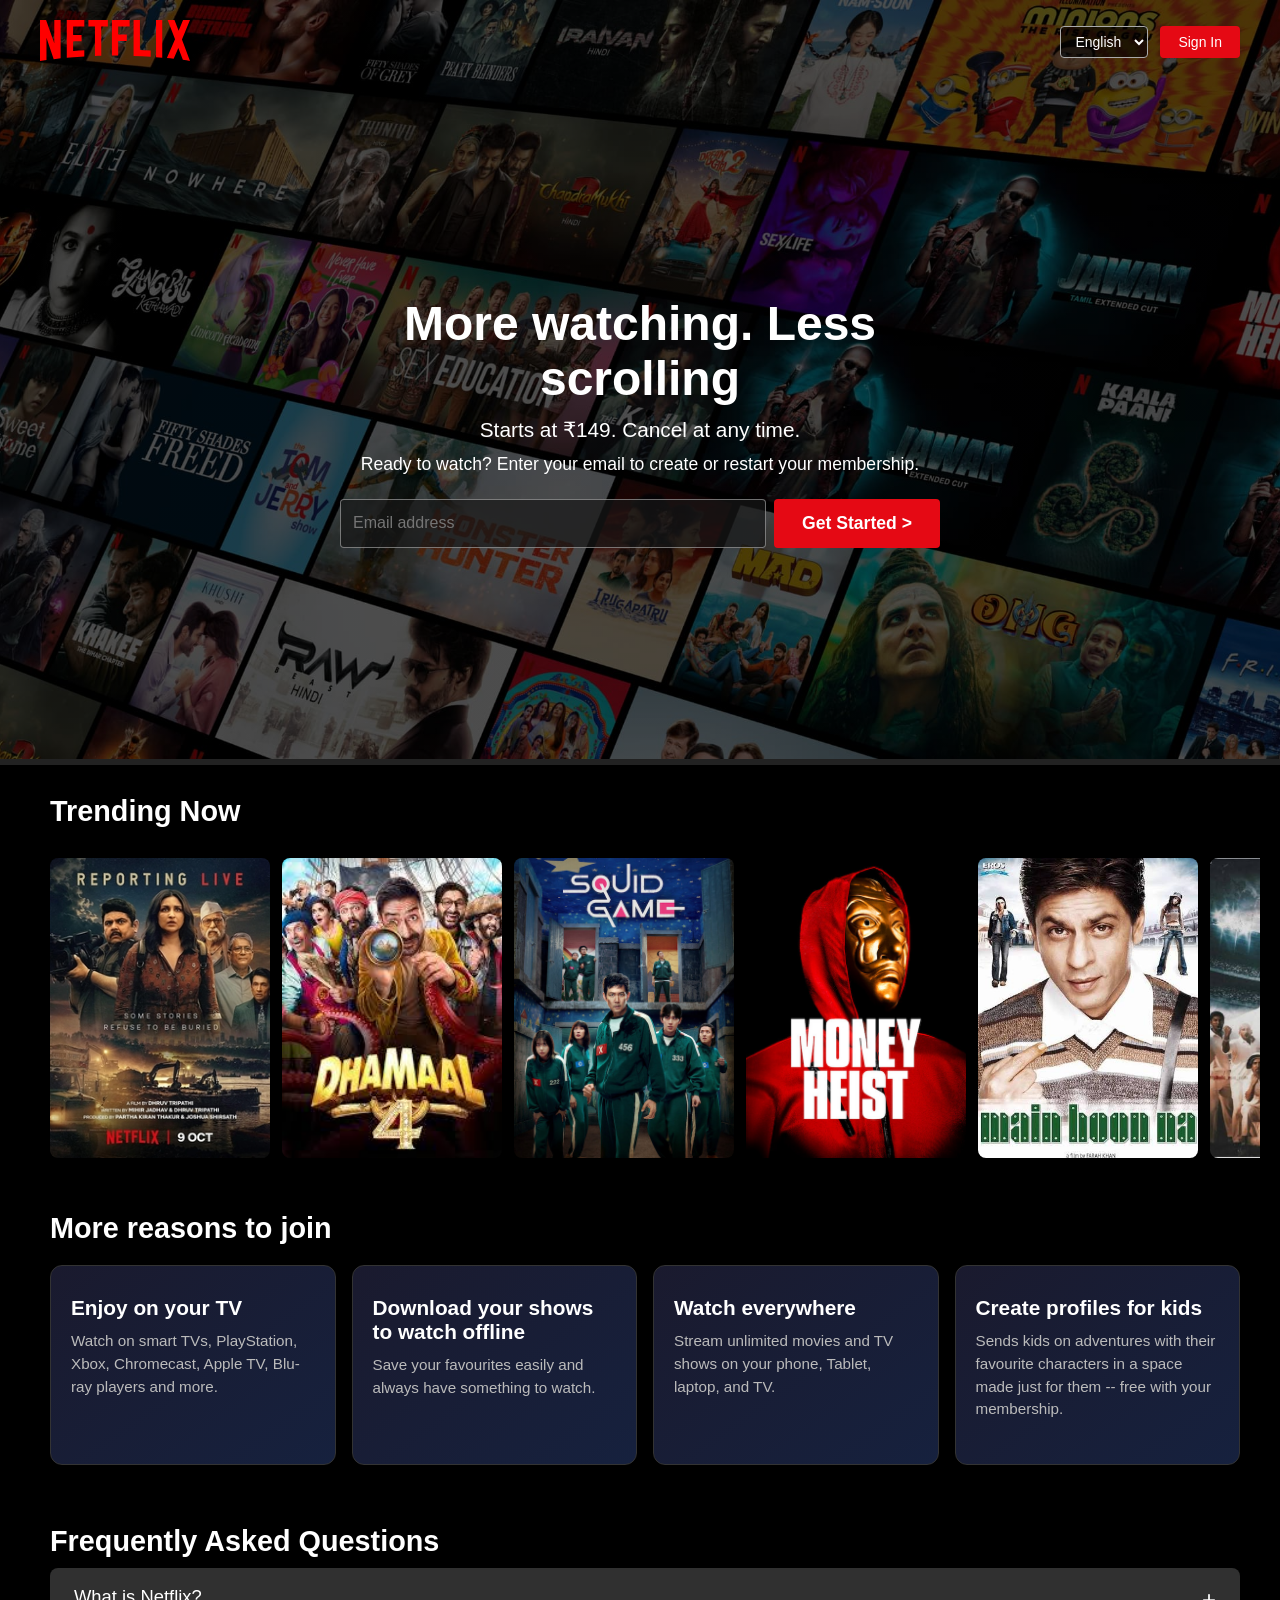
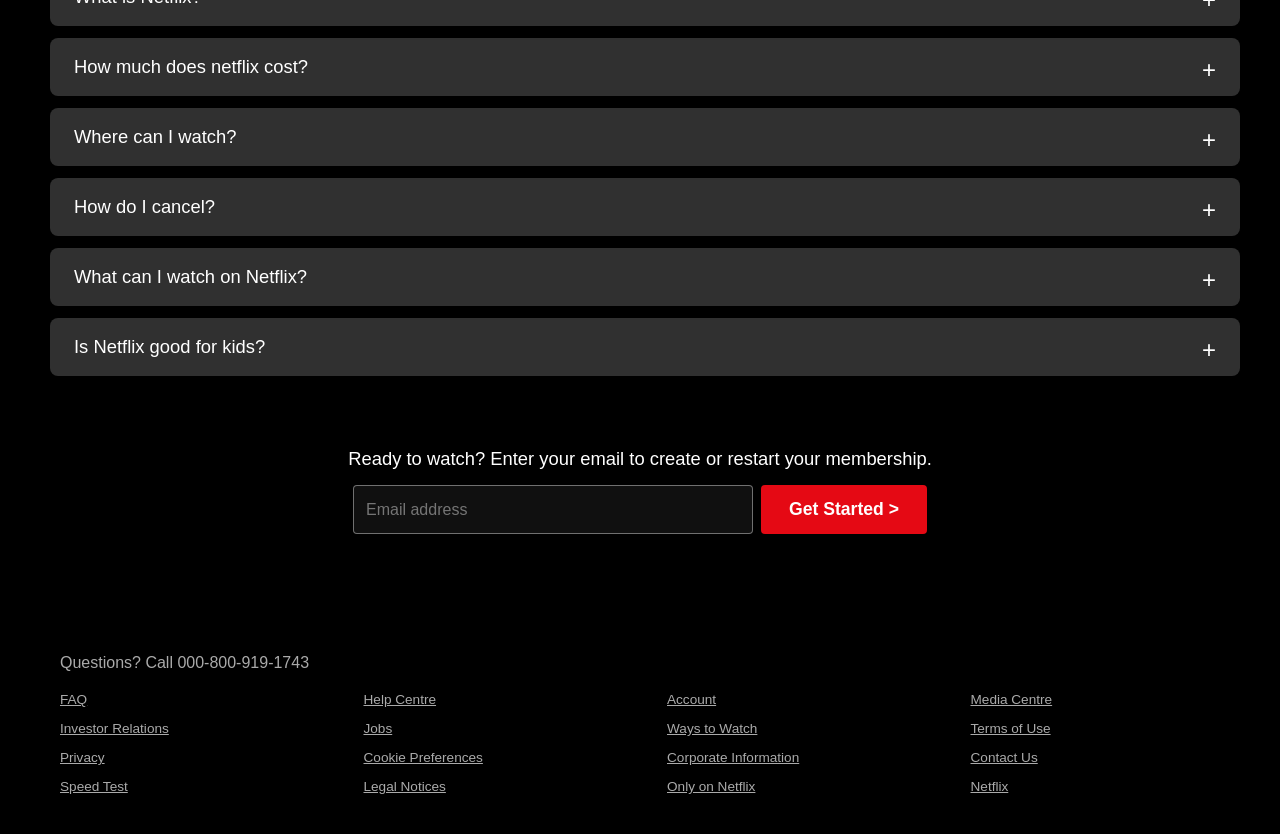
==== index.html @ cc9bb597 "Netflix-Clone" ====
<!DOCTYPE html>
<html lang="en">
<head>
    <meta charset="UTF-8">
    <meta name="viewport" content="width=device-width, initial-scale=1.0">
    <link rel="stylesheet" href="css/style.css">
    <title>Netflix Clone</title>
</head>
<body>
    <header>
        <nav class="navbar">
            <div class="logo">
                <img src="css/img/logo.svg" alt="Netflix Logo">
            </div>

            <div class="nav-right">
                <select class="language-select">
                    <option>English</option>
                    <option>हिंदी</option>
                </select>
                <a href="signin.html" class="login-btn">Sign In</a>
            </div>
        </nav>

        <div class="hero-section">
            <div class="hero-content">
                <h1>More watching. Less<br>scrolling</h1>
                <h5>Starts at ₹149. Cancel at any time.</h5>
                <p>Ready to watch? Enter your email to create or restart your membership.</p>
            </div>
            <div class="hero-form">
                <form action="">
                    <input type="email" placeholder="Email address">
                    <button type="submit">Get Started &gt;</button>
                </form>
            </div>
        </div>
    </header>


    <main class="main-section">
        <h2>Trending Now</h2>
        <div class="main-content">
            <ul class="main-list">
                <li><img id="t1" src="css/img/t1.jpg" alt=""></li>
                <li><img id="t2" src="css/img/t5.jpeg" alt=""></li>
                <li><img id="t3" src="css/img/t4.jpg" alt=""></li>
                <li><img id="t4" src="css/img/t6.jpg" alt=""></li>
                <li><img id="t5" src="css/img/images.jpeg" alt=""></li>
                <li><img id="t6" src="css/img/images-2.jpeg" alt=""></li>
                <li><img id="t7" src="css/img/t7.jpeg" alt=""></li>

            </ul>
        </div>

        <h2>More reasons to join</h2>
        <div class="container">
            <div class="box">
                <h2>Enjoy on your TV</h2>
                <p>Watch on smart TVs, PlayStation,
                    Xbox, Chromecast, Apple TV, Blu-
                    ray players and more.
                </p>
            </div>

            <div class="box">
                <h2>Download your shows
                    to watch offline
                </h2>
                <p>Save your favourites easily and always have something to watch.</p>
            </div>
            <div class="box">
                <h2>Watch everywhere</h2>
                <p>Stream unlimited movies and TV shows on your phone, Tablet, laptop, and TV.</p>
            </div>
            <div class="box">
                <h2>Create profiles for kids</h2>
                <p>Sends kids on adventures with their favourite characters in a space made just for them -- free with your membership.</p>
            </div>
        </div>


        <div class="container-1">
            <h2>Frequently Asked Questions</h2>
            <div class="box-1">
                <details class="content">
                    <summary>What is Netflix?</summary>
                    <p>Netflix is a streaming service that offers a wide variety of award-winning TV shows, movies, anime, documentaries and more – on thousands of internet-connected devices.

You can watch as much as you want, whenever you want, without a single ad – all for one low monthly price. There's always something new to discover, and new TV shows and movies are added every week!</p>
                </details>
            </div>

            <div class="box-1">
                <details class="content">
                    <summary>How much does netflix cost?</summary>
                    <p>Watch Netflix on your smartphone, tablet, Smart TV, laptop, or streaming device, all for one fixed monthly fee. Plans range from ₹149 to ₹649/month.</p>
                </details>
            </div>

            <div class="box-1">
                <details class="content">
                    <summary>Where can I watch?</summary>
                    <p>Watch anywhere, anytime. Sign in with your Netflix account to watch instantly on the web at netflix.com from your personal computer or on any internet-connected device that offers the Netflix app, including smart TVs, smartphones, tablets, streaming media players and game consoles.

You can also download your favourite shows with the iOS or Android app. Use downloads to watch while you're on the go and without an internet connection. Take Netflix with you anywhere.</p>
                </details>
            </div>

            <div class="box-1">
                <details class="content">
                    <summary>How do I cancel?</summary>
                    <p>Netflix is flexible. You can easily cancel your account online in two clicks. There are no cancellation fees – start or stop your account anytime.</p>
                </details>
            </div>

            <div class="box-1">
                <details class="content">
                    <summary>What can I watch on Netflix?</summary>
                    <p>Netflix has an extensive library of feature films, documentaries, shows, anime, award-winning Netflix originals, and more. Watch as much as you want, anytime you want.</p>
                </details>
            </div>

            <div class="box-1">
                <details class="content">
                    <summary>Is Netflix good for kids?</summary>
                    <p>The Netflix Kids experience is included in your membership to give parents control while kids enjoy family-friendly TV shows and films in their own space.

Kids profiles come with PIN-protected parental controls that let you restrict the maturity rating of content kids can watch and block specific titles you don't want kids to see.</p>
                </details>
            </div>
        </div>


        <div class="content-3">
            <p>Ready to watch? Enter your email to create or restart your membership.</p>
        </div>

        <div class="form-2">
            <form action="">
                <input type="email" placeholder="Email address">
                <button type="submit">Get Started &gt;</button>
            </form>
        </div>

    </main>



    <footer>
        <h4>Questions? Call 000-800-919-1743</h4>

        <div class="footer-1">
            <a href="#">FAQ</a>
            <a href="#">Help Centre</a>
            <a href="#">Account</a>
            <a href="#">Media Centre</a>

            <a href="#">Investor Relations</a>
            <a href="#">Jobs</a>
            <a href="#">Ways to Watch</a>
            <a href="#">Terms of Use</a>

            <a href="#">Privacy</a>
            <a href="#">Cookie Preferences</a>
            <a href="#">Corporate Information</a>
            <a href="#">Contact Us</a>

            <a href="#">Speed Test</a>
            <a href="#">Legal Notices</a>
            <a href="#">Only on Netflix</a>
            <a href="#">Netflix</a>
        </div>
    </footer>

</body>
</html>
---- css/style.css ----
* {
    margin: 0;
    padding: 0;
    box-sizing: border-box;
}

body {
    font-family: "Helvetica Neue", Helvetica, Arial, sans-serif;
    color: #fff;
    background-color: #000;
}

html {
    scroll-behavior: smooth;
}

/* ========== HEADER / HERO ========== */
header {
    background-image: linear-gradient(rgba(0,0,0,0.6), rgba(0,0,0,0.6)), url('img/bg.jpg');
    min-height: 85vh;
    background-position: center center;
    background-size: cover;
    border-bottom: 6px solid #222;
    display: flex;
    flex-direction: column;
}

/* --- Navbar --- */
.navbar {
    display: flex;
    justify-content: space-between;
    align-items: center;
    padding: 20px 40px;
}

.logo img {
    width: 150px;
    height: auto;
}

.nav-right {
    display: flex;
    align-items: center;
    gap: 12px;
}

.language-select {
    padding: 6px 10px;
    font-size: 14px;
    border-radius: 4px;
    border: 1px solid #aaa;
    background-color: rgba(0, 0, 0, 0.6);
    color: #fff;
}

.login-btn {
    display: inline-block;
    padding: 8px 18px;
    font-size: 14px;
    color: #fff;
    background-color: #e50914;
    border-radius: 4px;
    border: none;
    cursor: pointer;
    text-decoration: none;
    transition: background-color 0.3s ease-in-out;
}

.login-btn:hover {
    background-color: #f40612;
}

/* --- Hero Section --- */
.hero-section {
    flex: 1;
    display: flex;
    flex-direction: column;
    align-items: center;
    justify-content: center;
    text-align: center;
    padding: 40px 20px;
}

.hero-content {
    max-width: 700px;
    width: 100%;
}

.hero-content h1 {
    font-size: 3rem;
    margin-bottom: 12px;
    line-height: 1.15;
}

.hero-content h5 {
    font-size: 1.3rem;
    font-weight: 400;
    margin-bottom: 12px;
}

.hero-content p {
    font-size: 1.1rem;
    margin-bottom: 24px;
}

.hero-form {
    width: 100%;
    max-width: 600px;
}

.hero-form form {
    display: flex;
    gap: 8px;
    justify-content: center;
    flex-wrap: wrap;
}

.hero-form input {
    flex: 1 1 280px;
    padding: 14px 12px;
    border: 1px solid rgba(255, 255, 255, 0.4);
    font-size: 1rem;
    background-color: rgba(23, 23, 23, 0.7);
    border-radius: 4px;
    color: #fff;
}

.hero-form button {
    padding: 14px 28px;
    font-size: 1.1rem;
    font-weight: 600;
    background-color: #e50914;
    color: #fff;
    border: none;
    cursor: pointer;
    border-radius: 4px;
    white-space: nowrap;
}

.hero-form button:hover {
    background-color: #f40612;
}

/* ========== MAIN SECTION ========== */
.main-section {
    background-color: #000;
    padding-bottom: 40px;
}

.main-section > h2 {
    color: #fff;
    font-size: 1.8rem;
    padding: 30px 20px 10px 20px;
    margin-left: 30px;
}

/* --- Trending row --- */
.main-content {
    padding: 0 20px;
    margin-left: 30px;
}

.main-list {
    display: flex;
    overflow-x: auto;
    gap: 12px;
    list-style: none;
    padding: 20px 0;
}

.main-list li {
    flex: 0 0 auto;
}

.main-list img {
    width: 220px;
    height: 300px;
    object-fit: cover;
    border-radius: 8px;
    transition: transform 0.3s ease-in-out;
}

.main-list img:hover {
    transform: scale(1.08);
}

/* --- More reasons to join --- */
.container {
    display: flex;
    flex-wrap: wrap;
    gap: 16px;
    padding: 10px 20px 30px 20px;
    margin-left: 30px;
    margin-right: 20px;
}

.box {
    flex: 1 1 220px;
    min-height: 200px;
    background: linear-gradient(145deg, #1a1a2e, #16213e);
    border: 1px solid #333;
    border-radius: 12px;
    padding: 30px 20px;
    text-align: left;
    transition: transform 0.3s ease-in-out;
}

.box:hover {
    transform: scale(1.04);
}

.box h2 {
    font-size: 1.3rem;
    margin-bottom: 10px;
}

.box p {
    margin: 0;
    color: #bbb;
    font-size: 0.95rem;
    line-height: 1.5;
}

/* --- FAQ section --- */
.container-1 {
    padding: 30px 20px;
    margin-left: 30px;
    margin-right: 20px;
}

.container-1 > h2 {
    font-size: 1.8rem;
    margin-bottom: 10px;
    
}

.box-1 {
    margin-bottom: 12px;
    background-color: #303030;
    padding: 0;
    border-radius: 8px;
    overflow: hidden;
    transition: background-color 0.3s ease-in;
}

.box-1:hover {
    background-color: #444;
}

.box-1 summary {
    color: #fff;
    padding: 18px 24px;
    font-size: 1.15rem;
    font-weight: 400;
    cursor: pointer;
    list-style: none;
}

.box-1 summary::-webkit-details-marker {
    display: none;
}

.box-1 summary::after {
    content: "+";
    float: right;
    font-size: 1.5rem;
    font-weight: 300;
}

.box-1 details[open] summary::after {
    content: "×";
}

.content p {
    color: #ddd;
    padding: 0 24px 18px 24px;
    font-size: 1rem;
    line-height: 1.6;
}

/* --- Bottom CTA --- */
.content-3 {
    padding: 30px 20px 0 20px;
}

.content-3 p {
    color: #fff;
    text-align: center;
    font-size: 1.15rem;
}

.form-2 {
    padding: 15px 20px 40px 20px;
    text-align: center;
}

.form-2 form {
    display: flex;
    gap: 8px;
    justify-content: center;
    flex-wrap: wrap;
}

.form-2 input {
    flex: 1 1 280px;
    max-width: 400px;
    padding: 14px 12px;
    border: 1px solid rgba(255, 255, 255, 0.4);
    font-size: 1rem;
    background-color: rgba(23, 23, 23, 0.7);
    border-radius: 4px;
    color: #fff;
}

.form-2 button {
    padding: 14px 28px;
    font-size: 1.1rem;
    font-weight: 600;
    background-color: #e50914;
    color: #fff;
    border: none;
    cursor: pointer;
    border-radius: 4px;
    white-space: nowrap;
}

.form-2 button:hover {
    background-color: #f40612;
}

/* ========== FOOTER ========== */
footer {
    padding: 40px 20px;
    background-color: #000;
    /* border-top: 6px solid #222; */
    margin-left: 40px;
}

footer h4 {
    color: #aaa;
    margin-bottom: 20px;
    font-weight: 400;
}

.footer-1 {
    display: grid;
    grid-template-columns: repeat(4, 1fr);
    gap: 14px;
}

.footer-1 a {
    color: #aaa;
    text-decoration: underline;
    font-size: 0.85rem;
    gap: 40px;
}

.footer-1 a:hover {
    color: #fff;
}

/* ========== RESPONSIVE ========== */

/* Tablet */
@media (max-width: 768px) {
    .navbar {
        padding: 16px 20px;
    }

    .logo img {
        width: 120px;
    }

    .hero-content h1 {
        font-size: 2.2rem;
    }

    .hero-content h5 {
        font-size: 1.1rem;
    }

    .hero-content p {
        font-size: 1rem;
    }

    .hero-form form {
        flex-direction: column;
        align-items: center;
    }

    .hero-form input {
        flex: 0 0 auto;
        width: 90%;
        max-width: 400px;
    }

    .hero-form button {
        flex: 0 0 auto;
        width: 90%;
        max-width: 400px;
    }

    .main-list img {
        width: 180px;
        height: 240px;
    }

    .container {
        flex-direction: column;
    }

    .box {
        min-height: auto;
    }

    .footer-1 {
        grid-template-columns: repeat(2, 1fr);
    }
}

/* Mobile */
@media (max-width: 480px) {
    .navbar {
        padding: 12px 14px;
    }

    .logo img {
        width: 100px;
    }

    .language-select {
        font-size: 12px;
        padding: 4px 6px;
    }

    .login-btn {
        font-size: 12px;
        padding: 6px 12px;
    }

    header {
        min-height: 80vh;
    }

    .hero-content h1 {
        font-size: 1.6rem;
    }

    .hero-content h5 {
        font-size: 0.95rem;
    }

    .hero-content p {
        font-size: 0.85rem;
    }

    .hero-form input,
    .hero-form button {
        flex: 0 0 auto;
        font-size: 0.9rem;
        padding: 12px;
        width: 100%;
    }

    .main-section > h2 {
        font-size: 1.3rem;
    }

    .main-list img {
        width: 150px;
        height: 200px;
    }

    .box h2 {
        font-size: 1.1rem;
    }

    .box-1 summary {
        font-size: 1rem;
        padding: 14px 16px;
    }

    .content p {
        font-size: 0.9rem;
        padding: 0 16px 14px 16px;
    }

    .form-2 form {
        flex-direction: column;
        align-items: center;
    }

    .form-2 input {
        width: 100%;
    }

    .form-2 button {
        width: 100%;
    }

    .footer-1 {
        grid-template-columns: repeat(2, 1fr);
    }

    footer {
        padding: 30px 14px;
    }
}
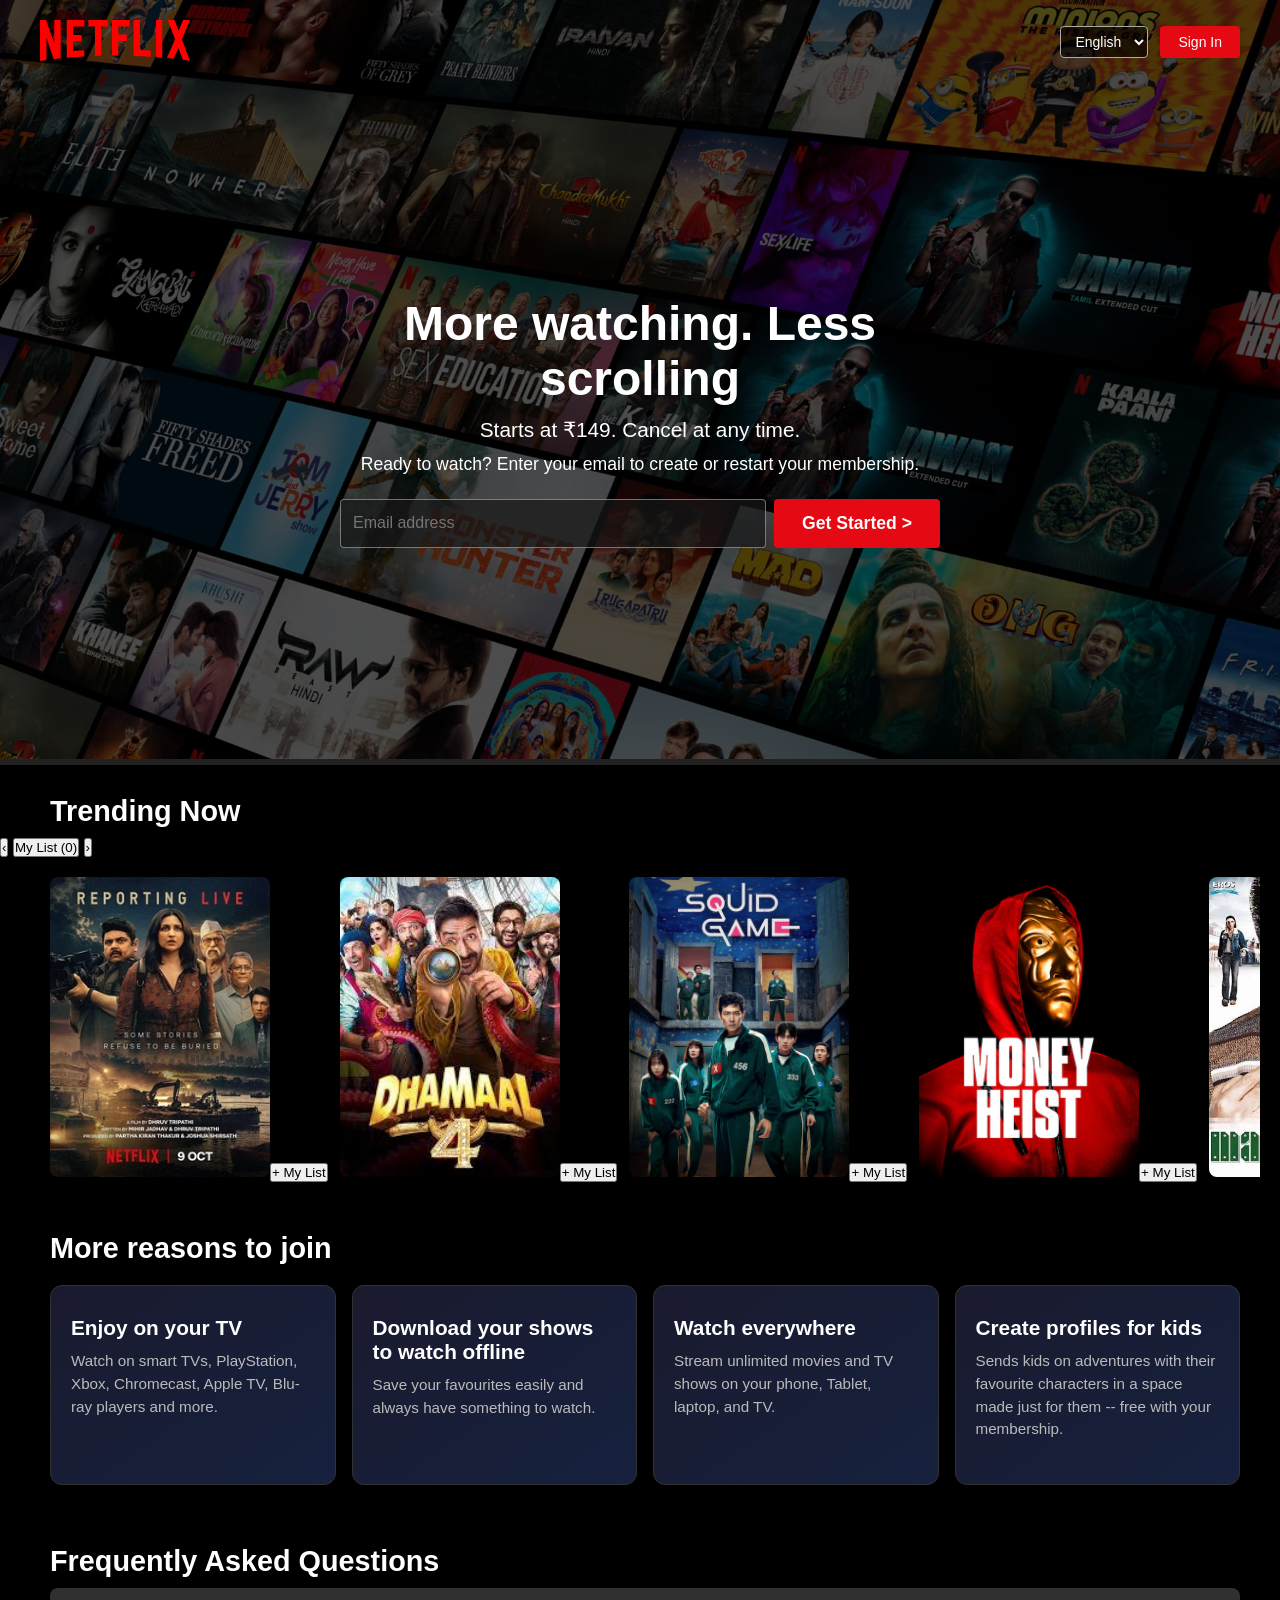
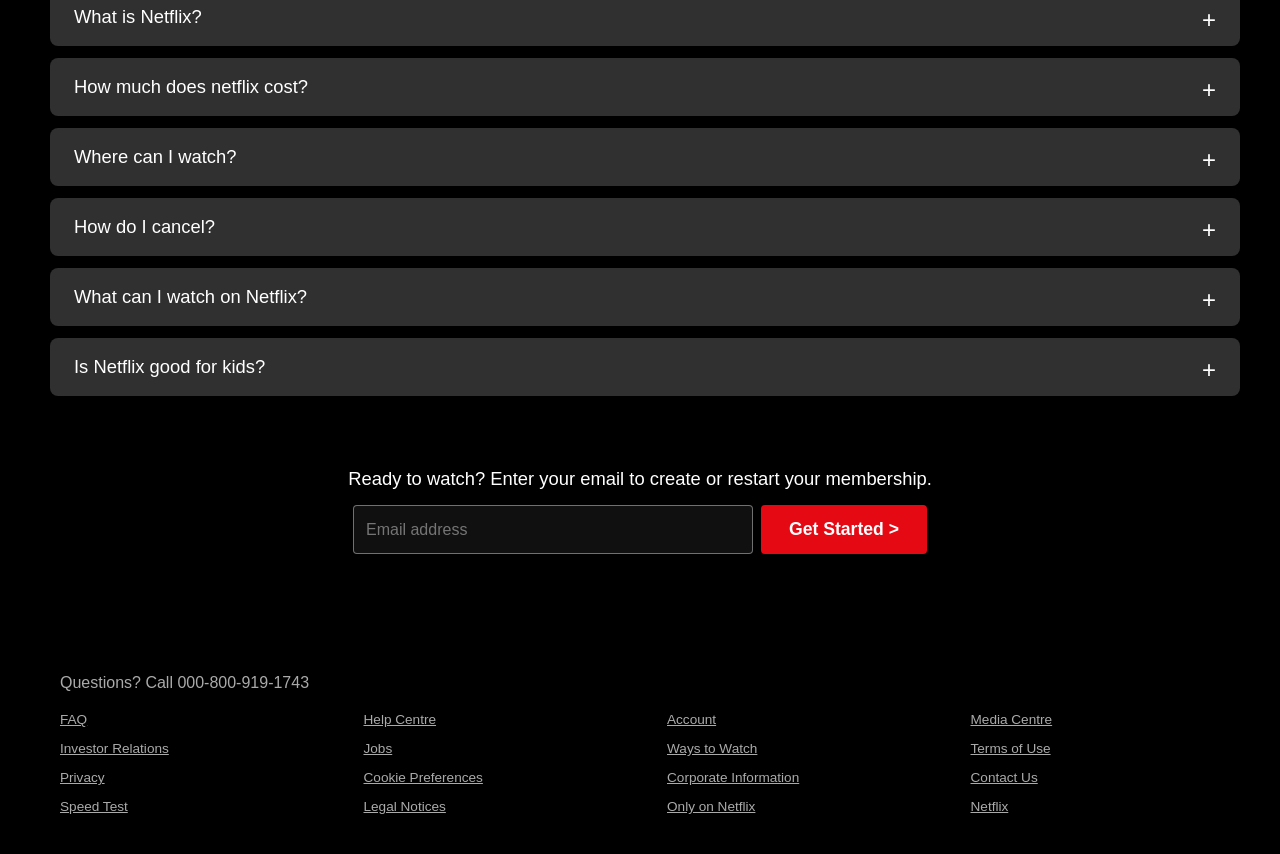
==== commit 27ecd131: ""implementing some functionality"" ====
--- a/index.html
+++ b/index.html
@@ -4,6 +4,7 @@
     <meta charset="UTF-8">
     <meta name="viewport" content="width=device-width, initial-scale=1.0">
     <link rel="stylesheet" href="css/style.css">
+    <link rel="icon" type="Netflix-icon" href="css/img/netflix.png">
     <title>Netflix Clone</title>
 </head>
 <body>
@@ -29,10 +30,11 @@
                 <p>Ready to watch? Enter your email to create or restart your membership.</p>
             </div>
             <div class="hero-form">
-                <form action="">
-                    <input type="email" placeholder="Email address">
+                <form>
+                    <input type="email" placeholder="Email address" aria-label="Email address" required>
                     <button type="submit">Get Started &gt;</button>
                 </form>
+                <p class="form-message" aria-live="polite"></p>
             </div>
         </div>
     </header>
@@ -40,17 +42,22 @@
 
     <main class="main-section">
         <h2>Trending Now</h2>
+        <div class="trending-controls" aria-label="Trending titles controls">
+            <button type="button" data-carousel-direction="-1" aria-label="Scroll trending titles left">&lsaquo;</button>
+            <button type="button" data-watchlist-filter aria-pressed="false">My List (0)</button>
+            <button type="button" data-carousel-direction="1" aria-label="Scroll trending titles right">&rsaquo;</button>
+        </div>
         <div class="main-content">
-            <ul class="main-list">
-                <li><img id="t1" src="css/img/t1.jpg" alt=""></li>
-                <li><img id="t2" src="css/img/t5.jpeg" alt=""></li>
-                <li><img id="t3" src="css/img/t4.jpg" alt=""></li>
-                <li><img id="t4" src="css/img/t6.jpg" alt=""></li>
-                <li><img id="t5" src="css/img/images.jpeg" alt=""></li>
-                <li><img id="t6" src="css/img/images-2.jpeg" alt=""></li>
-                <li><img id="t7" src="css/img/t7.jpeg" alt=""></li>
-
+            <ul class="main-list" data-carousel>
+                <li data-title-id="title-1"><img id="t1" src="css/img/t1.jpg" alt="Trending title 1 poster"><button type="button" data-watchlist-toggle aria-pressed="false">+ My List</button></li>
+                <li data-title-id="title-2"><img id="t2" src="css/img/t5.jpeg" alt="Trending title 2 poster"><button type="button" data-watchlist-toggle aria-pressed="false">+ My List</button></li>
+                <li data-title-id="title-3"><img id="t3" src="css/img/t4.jpg" alt="Trending title 3 poster"><button type="button" data-watchlist-toggle aria-pressed="false">+ My List</button></li>
+                <li data-title-id="title-4"><img id="t4" src="css/img/t6.jpg" alt="Trending title 4 poster"><button type="button" data-watchlist-toggle aria-pressed="false">+ My List</button></li>
+                <li data-title-id="title-5"><img id="t5" src="css/img/images.jpeg" alt="Trending title 5 poster"><button type="button" data-watchlist-toggle aria-pressed="false">+ My List</button></li>
+                <li data-title-id="title-6"><img id="t6" src="css/img/images-2.jpeg" alt="Trending title 6 poster"><button type="button" data-watchlist-toggle aria-pressed="false">+ My List</button></li>
+                <li data-title-id="title-7"><img id="t7" src="css/img/t7.jpeg" alt="Trending title 7 poster"><button type="button" data-watchlist-toggle aria-pressed="false">+ My List</button></li>
             </ul>
+            <p class="empty-state" data-empty-state hidden>No titles saved yet. Add a title to My List to see it here.</p>
         </div>
 
         <h2>More reasons to join</h2>
@@ -137,10 +144,11 @@
         </div>
 
         <div class="form-2">
-            <form action="">
-                <input type="email" placeholder="Email address">
+            <form>
+                <input type="email" placeholder="Email address" aria-label="Email address" required>
                 <button type="submit">Get Started &gt;</button>
             </form>
+            <p class="form-message" aria-live="polite"></p>
         </div>
 
     </main>
@@ -173,5 +181,6 @@
         </div>
     </footer>
 
+    <script src="js/app.js" defer></script>
 </body>
 </html>
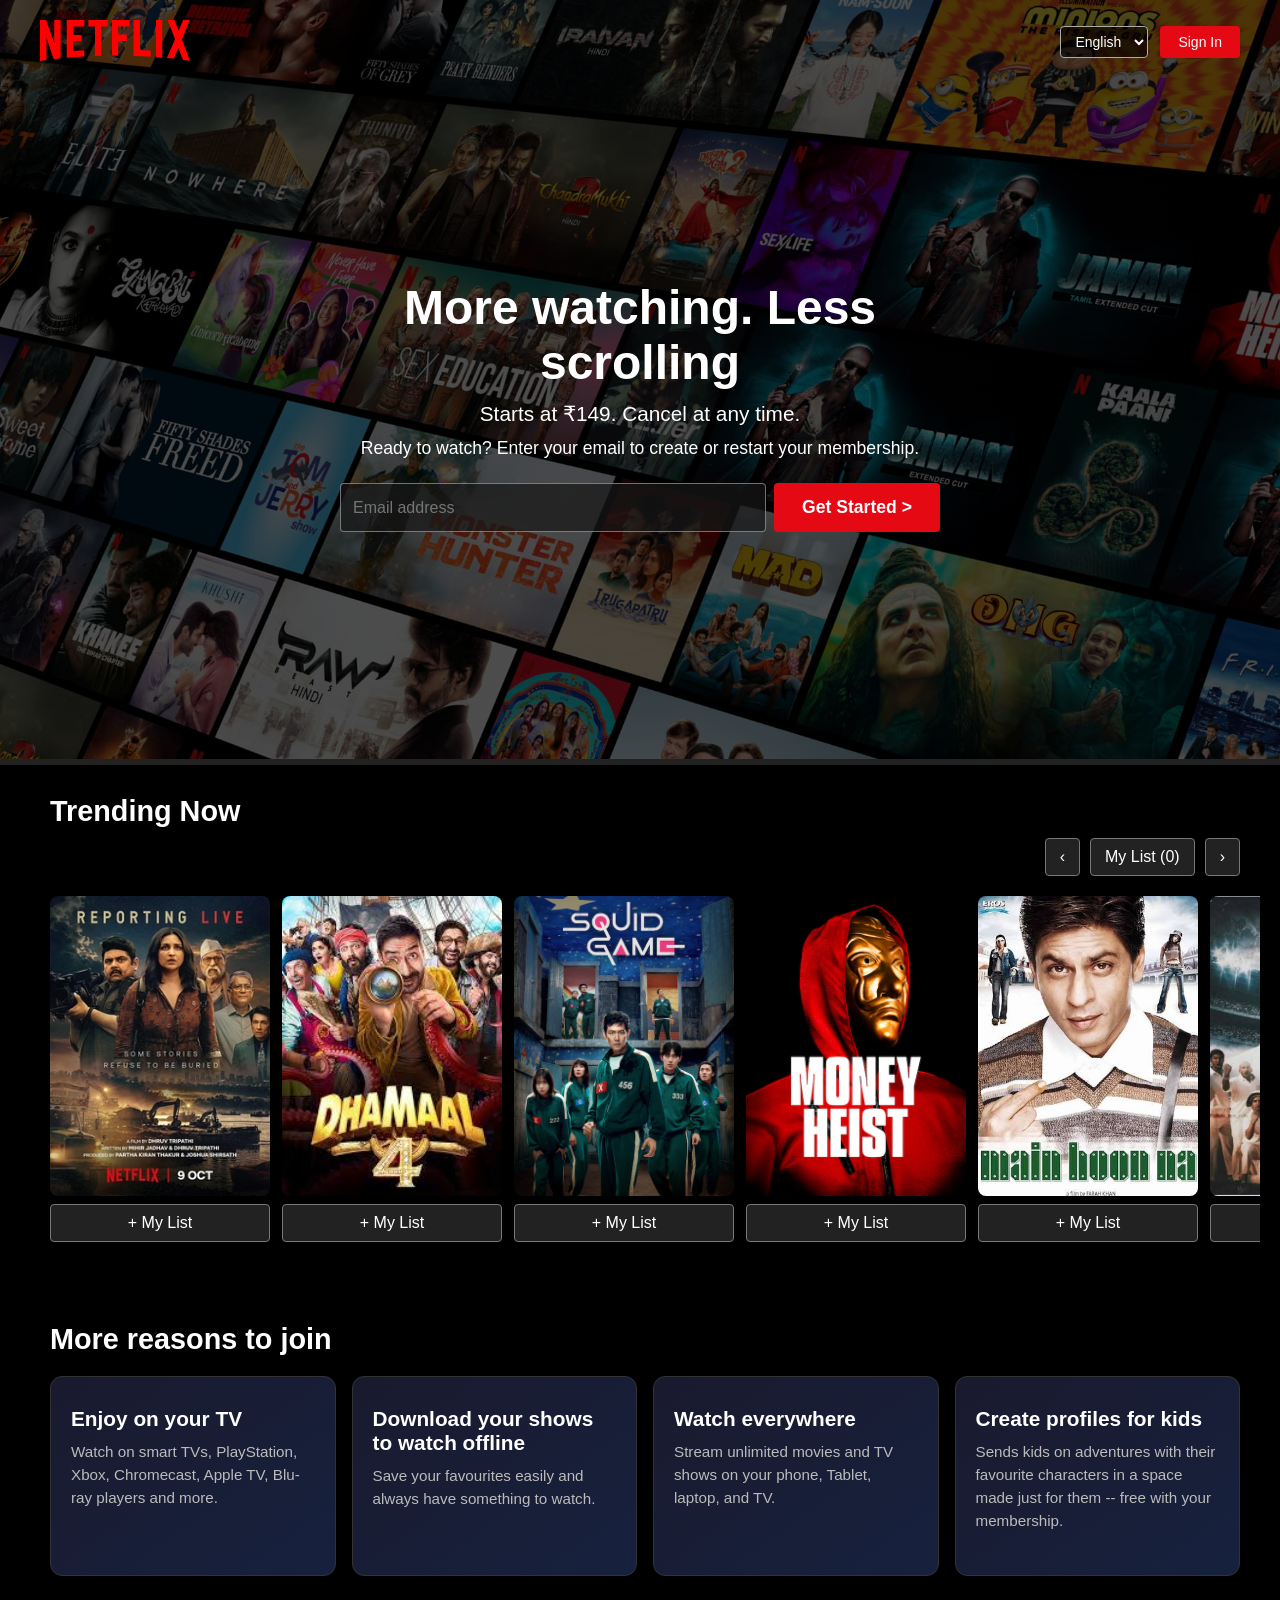
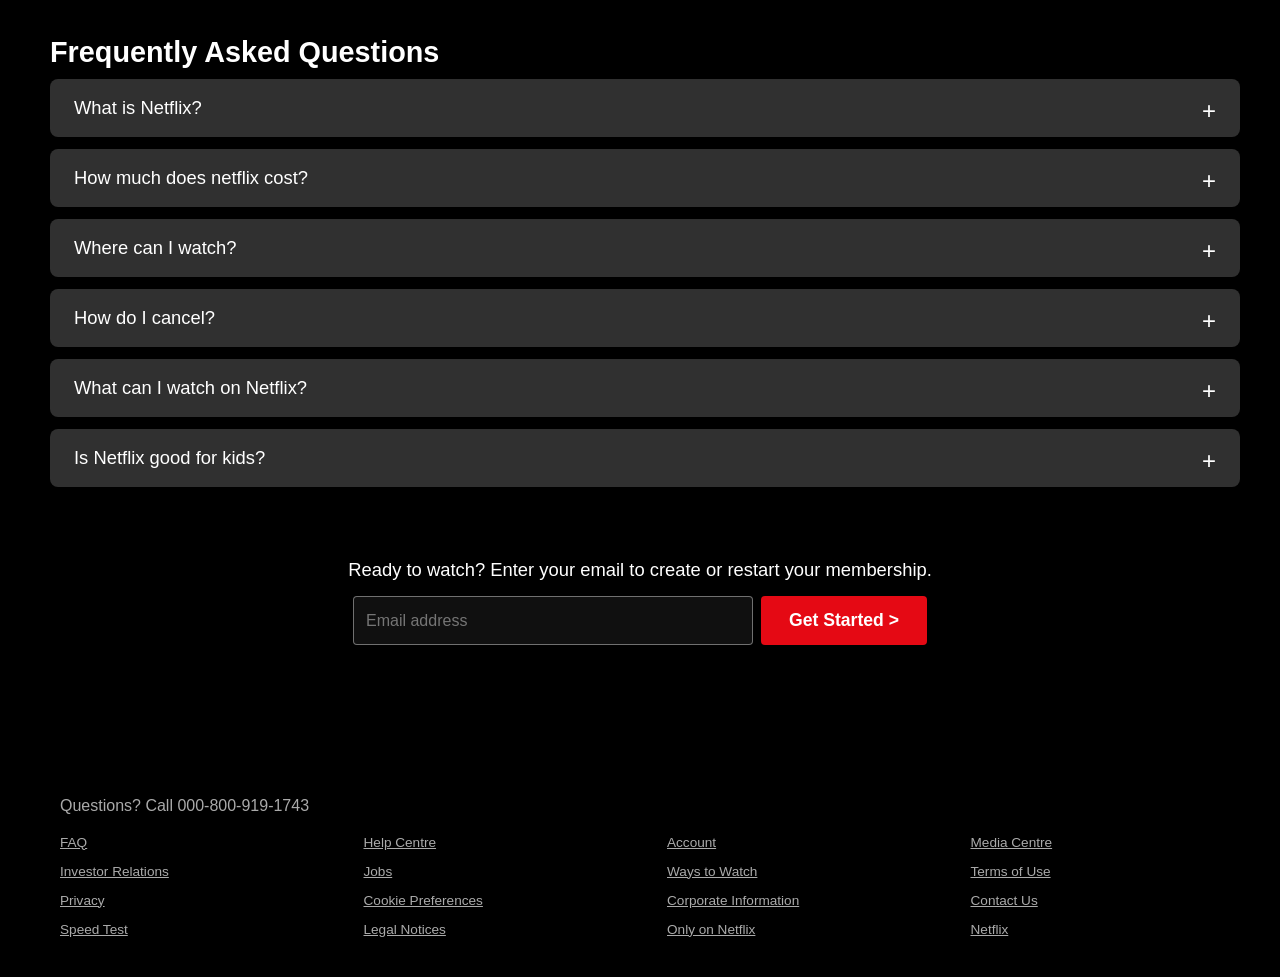
==== commit b4285715: ""implementing some functionality"" ====
--- a/index.html
+++ b/index.html
@@ -57,6 +57,7 @@
                 <li data-title-id="title-6"><img id="t6" src="css/img/images-2.jpeg" alt="Trending title 6 poster"><button type="button" data-watchlist-toggle aria-pressed="false">+ My List</button></li>
                 <li data-title-id="title-7"><img id="t7" src="css/img/t7.jpeg" alt="Trending title 7 poster"><button type="button" data-watchlist-toggle aria-pressed="false">+ My List</button></li>
             </ul>
+            <p class="form-message" data-watchlist-status aria-live="polite"></p>
             <p class="empty-state" data-empty-state hidden>No titles saved yet. Add a title to My List to see it here.</p>
         </div>
 
--- a/css/style.css
+++ b/css/style.css
@@ -154,6 +154,38 @@
     margin-left: 30px;
 }
 
+.trending-controls {
+    display: flex;
+    align-items: center;
+    justify-content: flex-end;
+    gap: 10px;
+    margin: 0 40px 0 30px;
+}
+
+.trending-controls button,
+.main-list li button {
+    padding: 9px 14px;
+    border: 1px solid #777;
+    border-radius: 4px;
+    background-color: #222;
+    color: #fff;
+    font: inherit;
+    cursor: pointer;
+}
+
+.trending-controls button:hover,
+.main-list li button:hover,
+.trending-controls button[aria-pressed="true"] {
+    background-color: #e50914;
+    border-color: #e50914;
+}
+
+.trending-controls button:focus-visible,
+.main-list li button:focus-visible {
+    outline: 2px solid #fff;
+    outline-offset: 2px;
+}
+
 /* --- Trending row --- */
 .main-content {
     padding: 0 20px;
@@ -170,6 +202,10 @@
 
 .main-list li {
     flex: 0 0 auto;
+}
+
+.main-list li[hidden] {
+    display: none;
 }
 
 .main-list img {
@@ -178,10 +214,27 @@
     object-fit: cover;
     border-radius: 8px;
     transition: transform 0.3s ease-in-out;
+    display: block;
 }
 
 .main-list img:hover {
     transform: scale(1.08);
+}
+
+.main-list li button {
+    width: 100%;
+    margin-top: 8px;
+}
+
+.empty-state,
+.form-message {
+    min-height: 1.4em;
+    color: #ddd;
+    font-size: 0.95rem;
+}
+
+.form-message {
+    margin-top: 10px;
 }
 
 /* --- More reasons to join --- */
@@ -328,6 +381,32 @@
     background-color: #f40612;
 }
 
+.password-field {
+    position: relative;
+}
+
+.password-field input {
+    padding-right: 90px;
+}
+
+.password-field button {
+    position: absolute;
+    top: 50%;
+    right: 10px;
+    width: auto;
+    margin: 0;
+    padding: 6px;
+    transform: translateY(-50%);
+    background: transparent;
+    color: #fff;
+    font-size: 0.85rem;
+}
+
+.password-field button:hover {
+    background: transparent;
+    text-decoration: underline;
+}
+
 /* ========== FOOTER ========== */
 footer {
     padding: 40px 20px;
@@ -405,6 +484,10 @@
         height: 240px;
     }
 
+    .trending-controls {
+        margin-right: 20px;
+    }
+
     .container {
         flex-direction: column;
     }
@@ -471,6 +554,10 @@
         height: 200px;
     }
 
+    .trending-controls {
+        margin-right: 14px;
+    }
+
     .box h2 {
         font-size: 1.1rem;
     }
